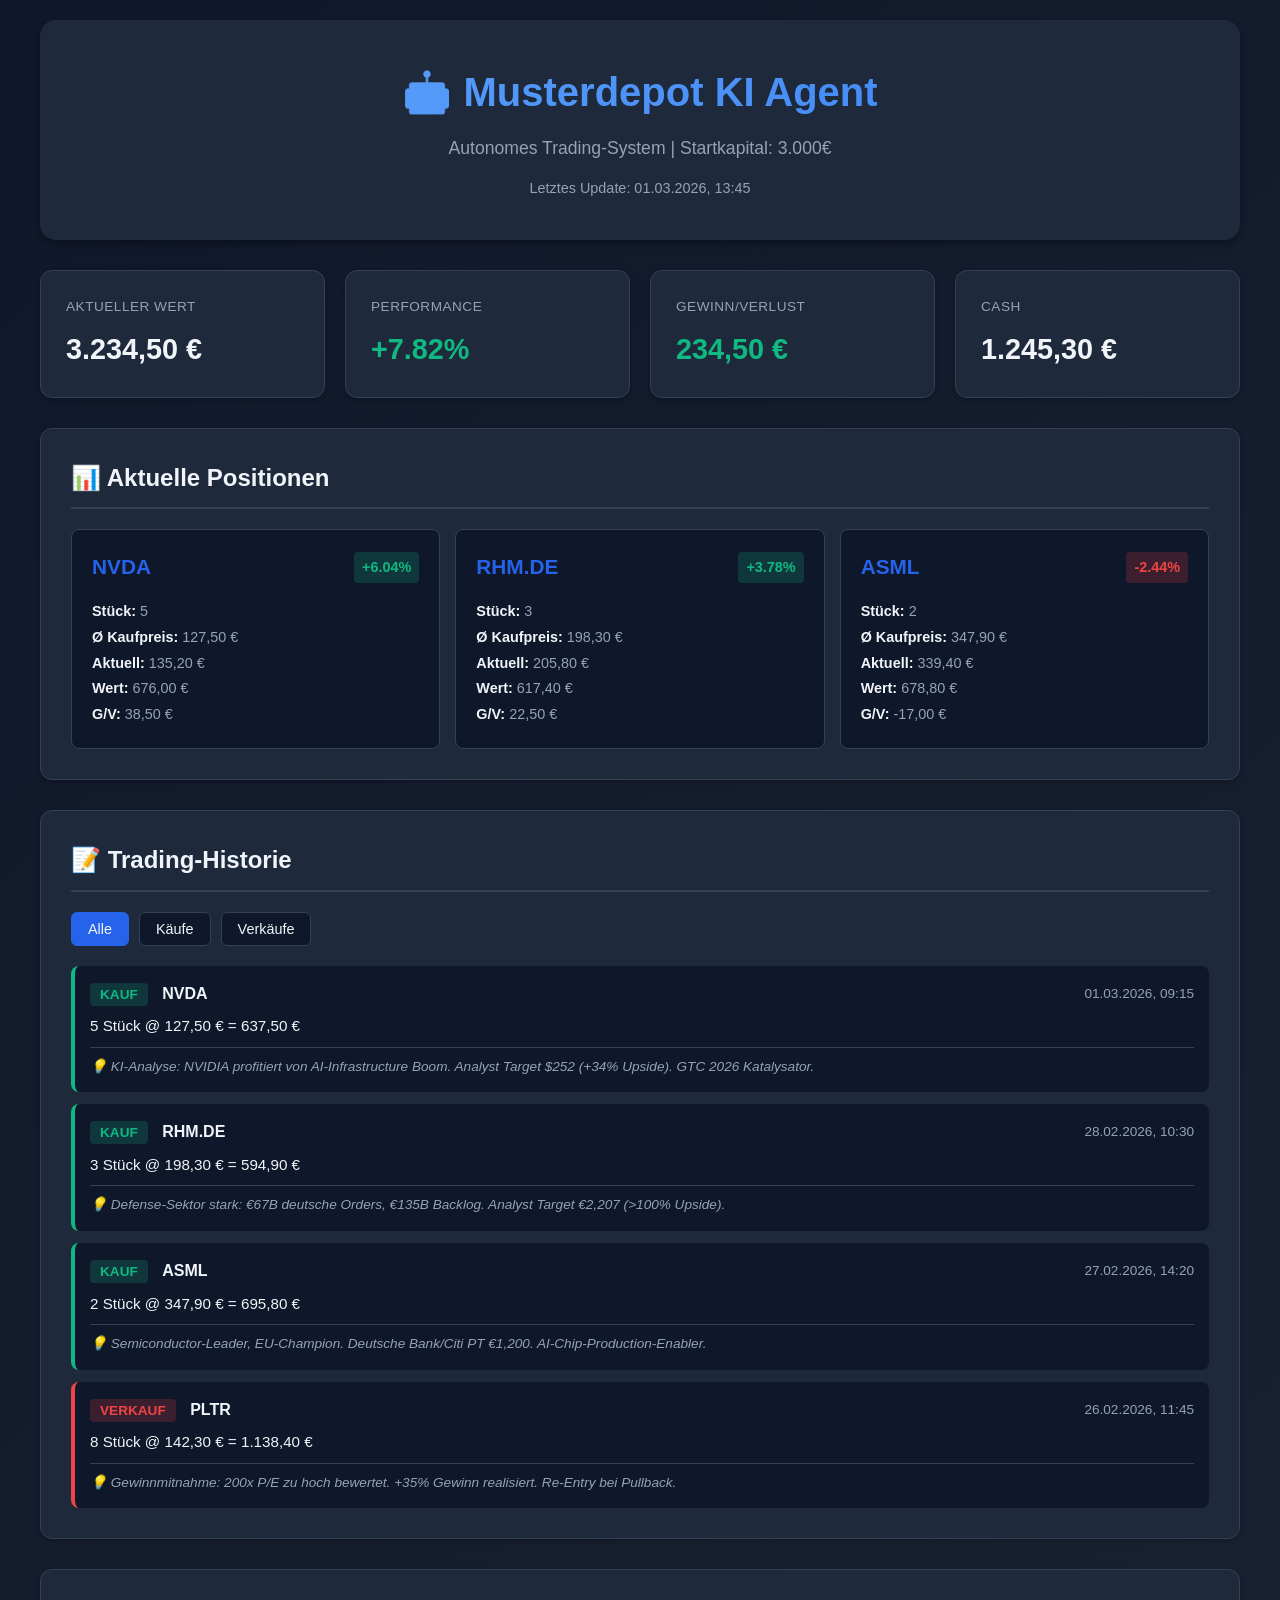
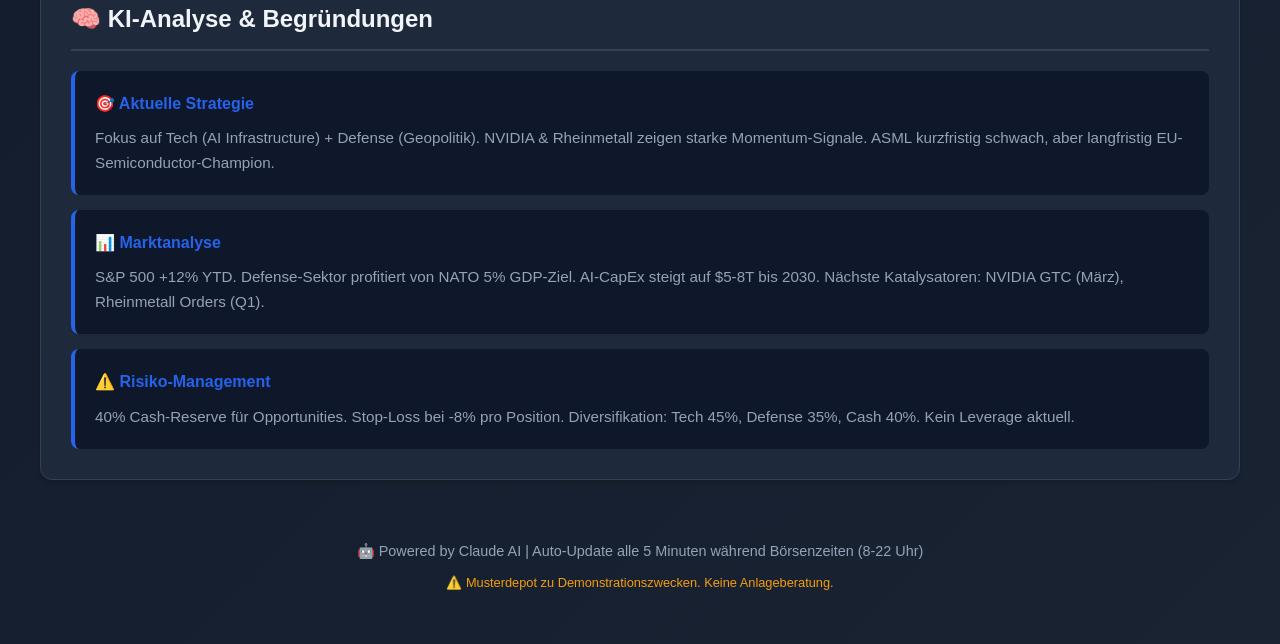
==== index.html @ 624ce180 "Initial commit: Musterdepot KI Agent Dashboard - HTML/CSS/JS Dashboard mit Performance-Overview - Po" ====
<!DOCTYPE html>
<html lang="de">
<head>
    <meta charset="UTF-8">
    <meta name="viewport" content="width=device-width, initial-scale=1.0">
    <title>Musterdepot KI Agent | Andreas Hergett</title>
    <link rel="stylesheet" href="css/style.css">
    <link rel="icon" type="image/svg+xml" href="data:image/svg+xml,<svg xmlns='http://www.w3.org/2000/svg' viewBox='0 0 100 100'><text y='.9em' font-size='90'>📈</text></svg>">
</head>
<body>
    <div class="container">
        <header>
            <h1>🤖 Musterdepot KI Agent</h1>
            <p class="subtitle">Autonomes Trading-System | Startkapital: 3.000€</p>
            <div class="last-update" id="lastUpdate">Lädt Daten...</div>
        </header>

        <div class="performance-overview">
            <div class="stat-card">
                <div class="stat-label">Aktueller Wert</div>
                <div class="stat-value" id="totalValue">—</div>
            </div>
            <div class="stat-card">
                <div class="stat-label">Performance</div>
                <div class="stat-value" id="performance">—</div>
            </div>
            <div class="stat-card">
                <div class="stat-label">Gewinn/Verlust</div>
                <div class="stat-value" id="profitLoss">—</div>
            </div>
            <div class="stat-card">
                <div class="stat-label">Cash</div>
                <div class="stat-value" id="cashValue">—</div>
            </div>
        </div>

        <section class="portfolio-section">
            <h2>📊 Aktuelle Positionen</h2>
            <div class="positions-grid" id="positionsGrid">
                <div class="loading">Lade Portfolio-Daten...</div>
            </div>
        </section>

        <section class="trades-section">
            <h2>📝 Trading-Historie</h2>
            <div class="filters">
                <button class="filter-btn active" data-filter="all">Alle</button>
                <button class="filter-btn" data-filter="buy">Käufe</button>
                <button class="filter-btn" data-filter="sell">Verkäufe</button>
            </div>
            <div class="trades-list" id="tradesList">
                <div class="loading">Lade Trading-Historie...</div>
            </div>
        </section>

        <section class="ai-insights">
            <h2>🧠 KI-Analyse & Begründungen</h2>
            <div class="insights-grid" id="insightsGrid">
                <div class="loading">Lade KI-Insights...</div>
            </div>
        </section>

        <footer>
            <p>🤖 Powered by Claude AI | Auto-Update alle 5 Minuten während Börsenzeiten (8-22 Uhr)</p>
            <p class="disclaimer">⚠️ Musterdepot zu Demonstrationszwecken. Keine Anlageberatung.</p>
        </footer>
    </div>

    <script src="js/script.js"></script>
</body>
</html>
---- css/style.css ----
/* Reset & Base */
* {
    margin: 0;
    padding: 0;
    box-sizing: border-box;
}

:root {
    --primary: #2563eb;
    --success: #10b981;
    --danger: #ef4444;
    --warning: #f59e0b;
    --bg-dark: #0f172a;
    --bg-card: #1e293b;
    --text-primary: #f1f5f9;
    --text-secondary: #94a3b8;
    --border: #334155;
}

body {
    font-family: -apple-system, BlinkMacSystemFont, 'Segoe UI', Roboto, sans-serif;
    background: linear-gradient(135deg, var(--bg-dark) 0%, #1a2332 100%);
    color: var(--text-primary);
    line-height: 1.6;
    min-height: 100vh;
    padding: 20px;
}

.container {
    max-width: 1200px;
    margin: 0 auto;
}

/* Header */
header {
    text-align: center;
    padding: 40px 20px;
    background: var(--bg-card);
    border-radius: 16px;
    margin-bottom: 30px;
    box-shadow: 0 4px 6px rgba(0, 0, 0, 0.3);
}

h1 {
    font-size: 2.5rem;
    font-weight: 700;
    margin-bottom: 10px;
    background: linear-gradient(135deg, #60a5fa 0%, #3b82f6 100%);
    -webkit-background-clip: text;
    -webkit-text-fill-color: transparent;
    background-clip: text;
}

.subtitle {
    font-size: 1.1rem;
    color: var(--text-secondary);
    margin-bottom: 15px;
}

.last-update {
    font-size: 0.9rem;
    color: var(--text-secondary);
    margin-top: 10px;
}

/* Performance Overview */
.performance-overview {
    display: grid;
    grid-template-columns: repeat(auto-fit, minmax(250px, 1fr));
    gap: 20px;
    margin-bottom: 30px;
}

.stat-card {
    background: var(--bg-card);
    padding: 25px;
    border-radius: 12px;
    border: 1px solid var(--border);
    box-shadow: 0 2px 4px rgba(0, 0, 0, 0.2);
    transition: transform 0.2s, box-shadow 0.2s;
}

.stat-card:hover {
    transform: translateY(-2px);
    box-shadow: 0 4px 8px rgba(0, 0, 0, 0.3);
}

.stat-label {
    font-size: 0.85rem;
    color: var(--text-secondary);
    text-transform: uppercase;
    letter-spacing: 0.5px;
    margin-bottom: 8px;
}

.stat-value {
    font-size: 1.8rem;
    font-weight: 700;
}

.stat-value.positive {
    color: var(--success);
}

.stat-value.negative {
    color: var(--danger);
}

/* Sections */
section {
    background: var(--bg-card);
    padding: 30px;
    border-radius: 12px;
    margin-bottom: 30px;
    border: 1px solid var(--border);
    box-shadow: 0 2px 4px rgba(0, 0, 0, 0.2);
}

h2 {
    font-size: 1.5rem;
    margin-bottom: 20px;
    padding-bottom: 10px;
    border-bottom: 2px solid var(--border);
}

/* Positions Grid */
.positions-grid {
    display: grid;
    grid-template-columns: repeat(auto-fill, minmax(280px, 1fr));
    gap: 15px;
}

.position-card {
    background: var(--bg-dark);
    padding: 20px;
    border-radius: 8px;
    border: 1px solid var(--border);
    transition: transform 0.2s, border-color 0.2s;
}

.position-card:hover {
    transform: translateY(-2px);
    border-color: var(--primary);
}

.position-header {
    display: flex;
    justify-content: space-between;
    align-items: center;
    margin-bottom: 15px;
}

.ticker {
    font-size: 1.3rem;
    font-weight: 700;
    color: var(--primary);
}

.position-change {
    font-size: 0.9rem;
    font-weight: 600;
    padding: 4px 8px;
    border-radius: 4px;
}

.position-change.positive {
    background: rgba(16, 185, 129, 0.2);
    color: var(--success);
}

.position-change.negative {
    background: rgba(239, 68, 68, 0.2);
    color: var(--danger);
}

.position-details {
    font-size: 0.9rem;
    color: var(--text-secondary);
    line-height: 1.8;
}

.position-details strong {
    color: var(--text-primary);
}

/* Trades List */
.filters {
    display: flex;
    gap: 10px;
    margin-bottom: 20px;
    flex-wrap: wrap;
}

.filter-btn {
    padding: 8px 16px;
    border: 1px solid var(--border);
    background: var(--bg-dark);
    color: var(--text-primary);
    border-radius: 6px;
    cursor: pointer;
    font-size: 0.9rem;
    transition: all 0.2s;
}

.filter-btn:hover {
    border-color: var(--primary);
    background: rgba(37, 99, 235, 0.1);
}

.filter-btn.active {
    background: var(--primary);
    border-color: var(--primary);
}

.trades-list {
    display: flex;
    flex-direction: column;
    gap: 12px;
}

.trade-item {
    background: var(--bg-dark);
    padding: 15px;
    border-radius: 8px;
    border-left: 4px solid var(--border);
    transition: border-color 0.2s;
}

.trade-item.buy {
    border-left-color: var(--success);
}

.trade-item.sell {
    border-left-color: var(--danger);
}

.trade-item:hover {
    background: rgba(30, 41, 59, 0.8);
}

.trade-header {
    display: flex;
    justify-content: space-between;
    align-items: center;
    margin-bottom: 8px;
}

.trade-type {
    font-weight: 700;
    font-size: 0.85rem;
    text-transform: uppercase;
    padding: 4px 10px;
    border-radius: 4px;
}

.trade-type.buy {
    background: rgba(16, 185, 129, 0.2);
    color: var(--success);
}

.trade-type.sell {
    background: rgba(239, 68, 68, 0.2);
    color: var(--danger);
}

.trade-date {
    font-size: 0.85rem;
    color: var(--text-secondary);
}

.trade-info {
    font-size: 0.95rem;
    color: var(--text-primary);
    margin-bottom: 8px;
}

.trade-reason {
    font-size: 0.85rem;
    color: var(--text-secondary);
    font-style: italic;
    margin-top: 8px;
    padding-top: 8px;
    border-top: 1px solid var(--border);
}

/* AI Insights */
.insights-grid {
    display: grid;
    gap: 15px;
}

.insight-card {
    background: var(--bg-dark);
    padding: 20px;
    border-radius: 8px;
    border-left: 4px solid var(--primary);
}

.insight-title {
    font-weight: 700;
    margin-bottom: 10px;
    color: var(--primary);
}

.insight-content {
    font-size: 0.95rem;
    line-height: 1.6;
    color: var(--text-secondary);
}

/* Loading */
.loading {
    text-align: center;
    padding: 40px;
    color: var(--text-secondary);
    font-style: italic;
}

/* Footer */
footer {
    text-align: center;
    padding: 30px 20px;
    color: var(--text-secondary);
    font-size: 0.9rem;
}

.disclaimer {
    margin-top: 10px;
    font-size: 0.8rem;
    color: var(--warning);
}

/* Responsive */
@media (max-width: 768px) {
    h1 {
        font-size: 2rem;
    }

    .performance-overview {
        grid-template-columns: repeat(2, 1fr);
    }

    .positions-grid {
        grid-template-columns: 1fr;
    }

    section {
        padding: 20px;
    }

    .trade-header {
        flex-direction: column;
        align-items: flex-start;
        gap: 8px;
    }
}

@media (max-width: 480px) {
    body {
        padding: 10px;
    }

    header {
        padding: 30px 15px;
    }

    .performance-overview {
        grid-template-columns: 1fr;
    }

    .stat-value {
        font-size: 1.5rem;
    }
}
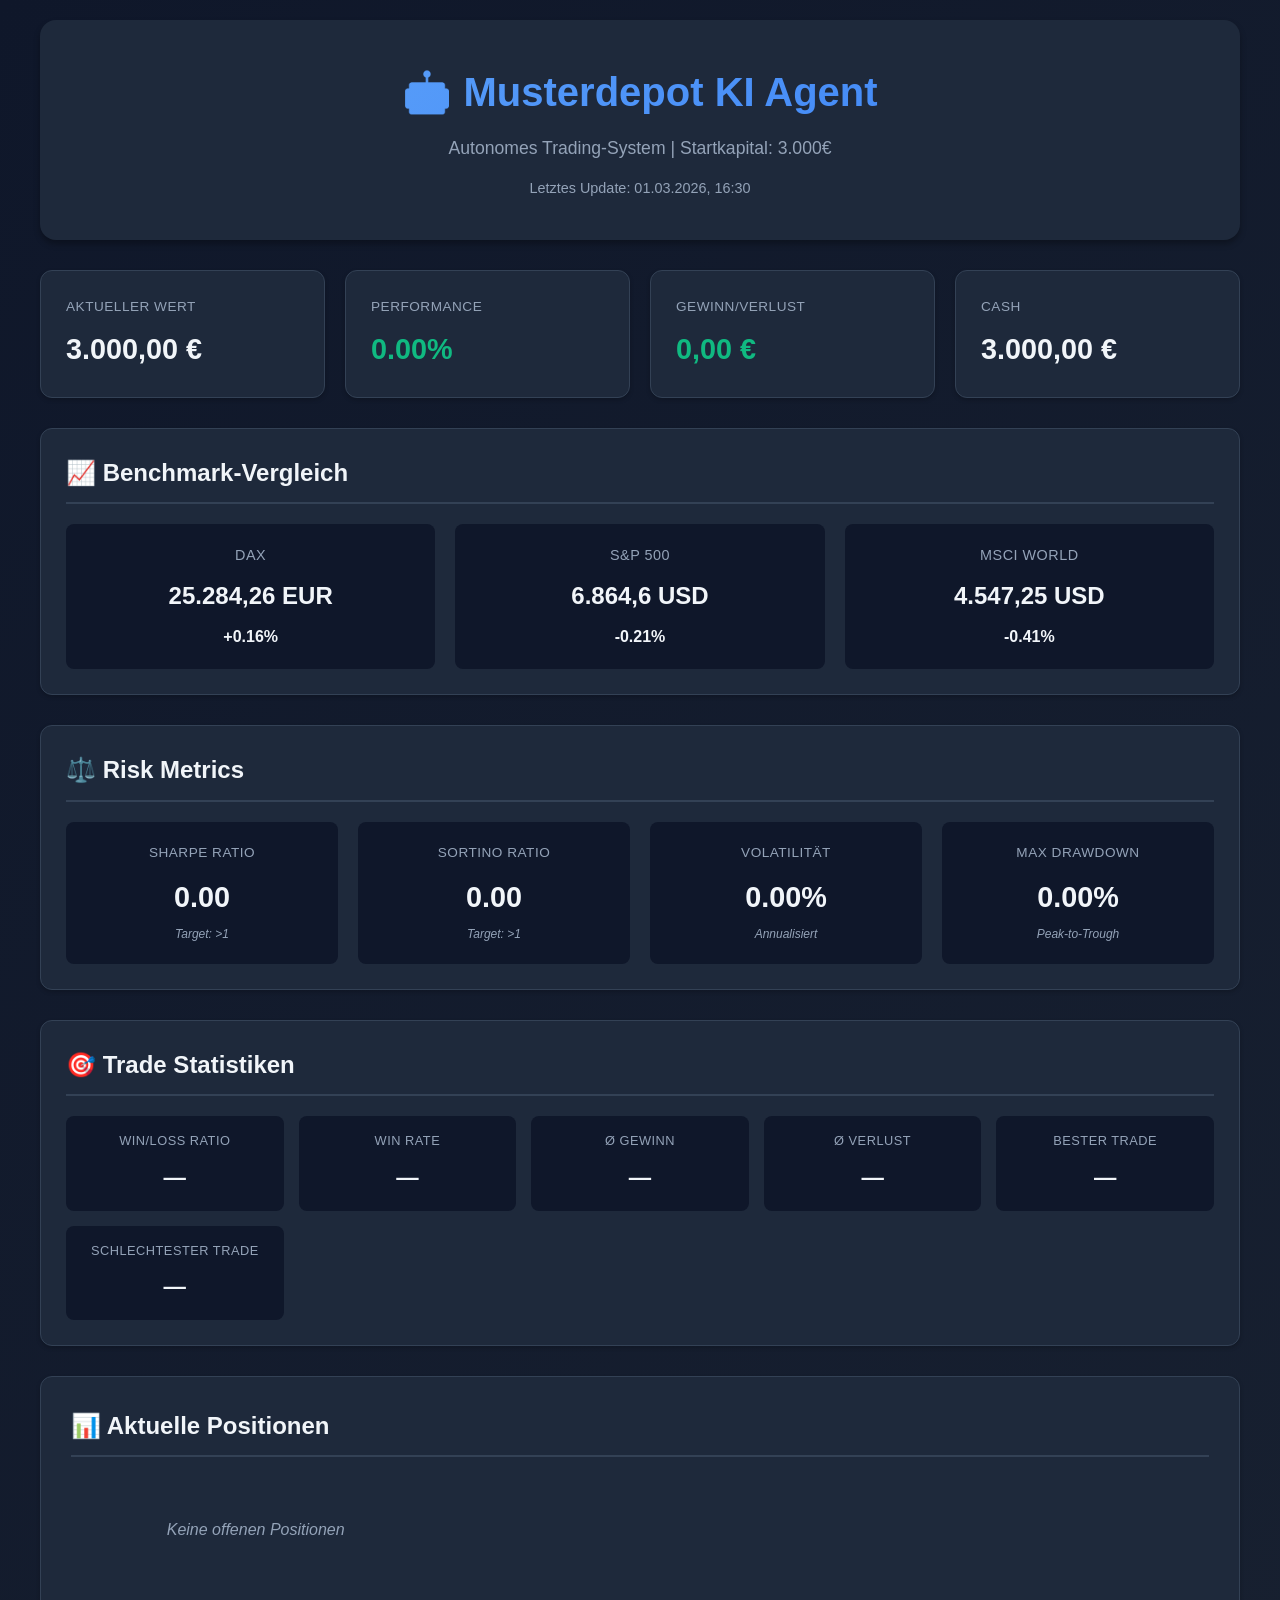
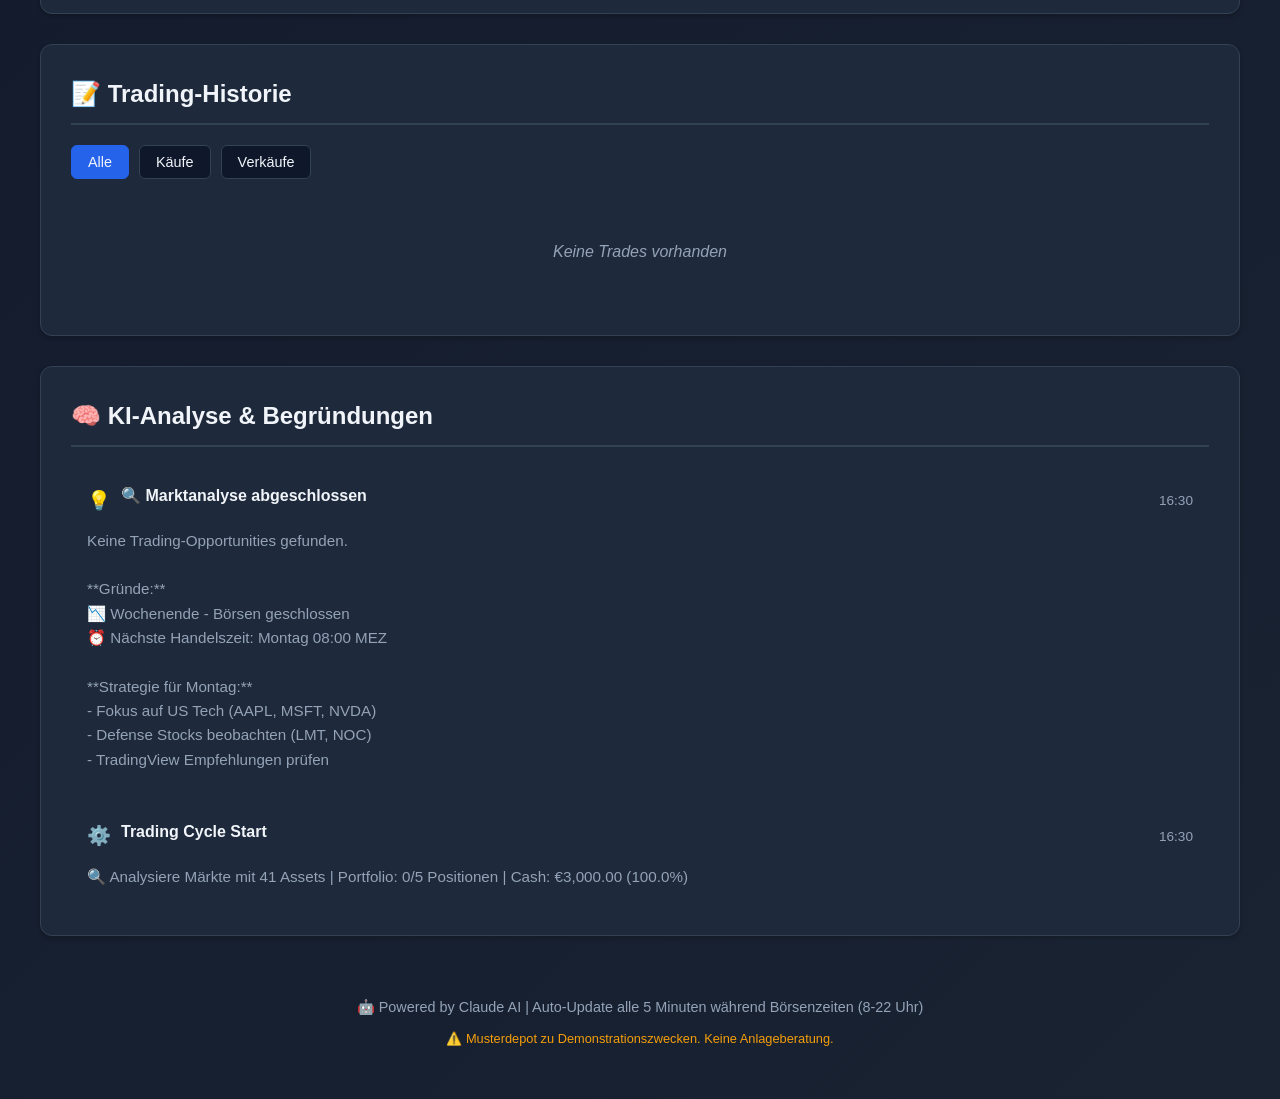
==== commit caf012ca: "Add Performance Analytics Dashboard - Benchmark comparison (DAX, S&P 500, MSCI World) - Risk metrics" ====
--- a/index.html
+++ b/index.html
@@ -34,6 +34,83 @@
             </div>
         </div>
 
+        <section class="benchmarks-section">
+            <h2>📈 Benchmark-Vergleich</h2>
+            <div class="benchmarks-grid">
+                <div class="benchmark-card">
+                    <div class="benchmark-name">DAX</div>
+                    <div class="benchmark-price" id="daxPrice">—</div>
+                    <div class="benchmark-change" id="daxChange">—</div>
+                </div>
+                <div class="benchmark-card">
+                    <div class="benchmark-name">S&P 500</div>
+                    <div class="benchmark-price" id="sp500Price">—</div>
+                    <div class="benchmark-change" id="sp500Change">—</div>
+                </div>
+                <div class="benchmark-card">
+                    <div class="benchmark-name">MSCI World</div>
+                    <div class="benchmark-price" id="msciPrice">—</div>
+                    <div class="benchmark-change" id="msciChange">—</div>
+                </div>
+            </div>
+        </section>
+
+        <section class="risk-metrics-section">
+            <h2>⚖️ Risk Metrics</h2>
+            <div class="risk-metrics-grid">
+                <div class="metric-card">
+                    <div class="metric-label">Sharpe Ratio</div>
+                    <div class="metric-value" id="sharpeRatio">—</div>
+                    <div class="metric-hint">Target: &gt;1</div>
+                </div>
+                <div class="metric-card">
+                    <div class="metric-label">Sortino Ratio</div>
+                    <div class="metric-value" id="sortinoRatio">—</div>
+                    <div class="metric-hint">Target: &gt;1</div>
+                </div>
+                <div class="metric-card">
+                    <div class="metric-label">Volatilität</div>
+                    <div class="metric-value" id="volatility">—</div>
+                    <div class="metric-hint">Annualisiert</div>
+                </div>
+                <div class="metric-card">
+                    <div class="metric-label">Max Drawdown</div>
+                    <div class="metric-value" id="maxDrawdown">—</div>
+                    <div class="metric-hint">Peak-to-Trough</div>
+                </div>
+            </div>
+        </section>
+
+        <section class="trade-stats-section">
+            <h2>🎯 Trade Statistiken</h2>
+            <div class="trade-stats-grid">
+                <div class="stat-item">
+                    <div class="stat-item-label">Win/Loss Ratio</div>
+                    <div class="stat-item-value" id="winLossRatio">—</div>
+                </div>
+                <div class="stat-item">
+                    <div class="stat-item-label">Win Rate</div>
+                    <div class="stat-item-value" id="winRate">—</div>
+                </div>
+                <div class="stat-item">
+                    <div class="stat-item-label">Ø Gewinn</div>
+                    <div class="stat-item-value" id="avgWin">—</div>
+                </div>
+                <div class="stat-item">
+                    <div class="stat-item-label">Ø Verlust</div>
+                    <div class="stat-item-value" id="avgLoss">—</div>
+                </div>
+                <div class="stat-item">
+                    <div class="stat-item-label">Bester Trade</div>
+                    <div class="stat-item-value" id="bestTrade">—</div>
+                </div>
+                <div class="stat-item">
+                    <div class="stat-item-label">Schlechtester Trade</div>
+                    <div class="stat-item-value" id="worstTrade">—</div>
+                </div>
+            </div>
+        </section>
+
         <section class="portfolio-section">
             <h2>📊 Aktuelle Positionen</h2>
             <div class="positions-grid" id="positionsGrid">
--- a/css/style.css
+++ b/css/style.css
@@ -372,3 +372,216 @@
         font-size: 1.5rem;
     }
 }
+
+/* AI Insights Enhanced Styling */
+.insight-card {
+    padding: 16px;
+    background: var(--bg-card);
+    border-radius: 8px;
+    border-left: 4px solid var(--accent);
+    transition: transform 0.2s, box-shadow 0.2s;
+}
+
+.insight-card:hover {
+    transform: translateY(-2px);
+    box-shadow: 0 4px 12px rgba(0, 0, 0, 0.3);
+}
+
+.insight-card.insight-trade {
+    border-left-color: #4caf50;
+}
+
+.insight-card.insight-system {
+    border-left-color: #2196f3;
+}
+
+.insight-header {
+    display: flex;
+    align-items: center;
+    gap: 10px;
+    margin-bottom: 10px;
+    flex-wrap: wrap;
+}
+
+.insight-icon {
+    font-size: 1.2em;
+}
+
+.insight-title {
+    font-weight: 600;
+    color: var(--text-primary);
+    flex: 1;
+}
+
+.insight-time {
+    font-size: 0.85em;
+    color: var(--text-secondary);
+}
+
+.insight-content {
+    color: var(--text-secondary);
+    line-height: 1.6;
+    white-space: pre-wrap;
+}
+
+/* Benchmarks Section */
+.benchmarks-section {
+    background: var(--bg-card);
+    padding: 25px;
+    border-radius: 12px;
+    border: 1px solid var(--border);
+    margin-bottom: 30px;
+}
+
+.benchmarks-grid {
+    display: grid;
+    grid-template-columns: repeat(auto-fit, minmax(200px, 1fr));
+    gap: 20px;
+    margin-top: 20px;
+}
+
+.benchmark-card {
+    background: var(--bg-dark);
+    padding: 20px;
+    border-radius: 8px;
+    text-align: center;
+    transition: transform 0.2s, box-shadow 0.2s;
+}
+
+.benchmark-card:hover {
+    transform: translateY(-2px);
+    box-shadow: 0 4px 8px rgba(0, 0, 0, 0.3);
+}
+
+.benchmark-name {
+    font-size: 0.9rem;
+    color: var(--text-secondary);
+    text-transform: uppercase;
+    letter-spacing: 0.5px;
+    margin-bottom: 10px;
+}
+
+.benchmark-price {
+    font-size: 1.5rem;
+    font-weight: 700;
+    color: var(--text-primary);
+    margin-bottom: 8px;
+}
+
+.benchmark-change {
+    font-size: 1rem;
+    font-weight: 600;
+}
+
+/* Risk Metrics Section */
+.risk-metrics-section {
+    background: var(--bg-card);
+    padding: 25px;
+    border-radius: 12px;
+    border: 1px solid var(--border);
+    margin-bottom: 30px;
+}
+
+.risk-metrics-grid {
+    display: grid;
+    grid-template-columns: repeat(auto-fit, minmax(200px, 1fr));
+    gap: 20px;
+    margin-top: 20px;
+}
+
+.metric-card {
+    background: var(--bg-dark);
+    padding: 20px;
+    border-radius: 8px;
+    text-align: center;
+    transition: transform 0.2s, box-shadow 0.2s;
+}
+
+.metric-card:hover {
+    transform: translateY(-2px);
+    box-shadow: 0 4px 8px rgba(0, 0, 0, 0.3);
+}
+
+.metric-label {
+    font-size: 0.85rem;
+    color: var(--text-secondary);
+    text-transform: uppercase;
+    letter-spacing: 0.5px;
+    margin-bottom: 10px;
+}
+
+.metric-value {
+    font-size: 1.8rem;
+    font-weight: 700;
+    margin-bottom: 5px;
+}
+
+.metric-value.neutral {
+    color: var(--warning);
+}
+
+.metric-hint {
+    font-size: 0.75rem;
+    color: var(--text-secondary);
+    font-style: italic;
+}
+
+/* Trade Statistics Section */
+.trade-stats-section {
+    background: var(--bg-card);
+    padding: 25px;
+    border-radius: 12px;
+    border: 1px solid var(--border);
+    margin-bottom: 30px;
+}
+
+.trade-stats-grid {
+    display: grid;
+    grid-template-columns: repeat(auto-fit, minmax(180px, 1fr));
+    gap: 15px;
+    margin-top: 20px;
+}
+
+.stat-item {
+    background: var(--bg-dark);
+    padding: 15px;
+    border-radius: 8px;
+    text-align: center;
+}
+
+.stat-item-label {
+    font-size: 0.8rem;
+    color: var(--text-secondary);
+    text-transform: uppercase;
+    letter-spacing: 0.5px;
+    margin-bottom: 8px;
+}
+
+.stat-item-value {
+    font-size: 1.4rem;
+    font-weight: 700;
+    color: var(--text-primary);
+}
+
+/* Responsive adjustments for new sections */
+@media (max-width: 768px) {
+    .benchmarks-grid,
+    .risk-metrics-grid,
+    .trade-stats-grid {
+        grid-template-columns: repeat(2, 1fr);
+    }
+}
+
+@media (max-width: 480px) {
+    .benchmarks-grid,
+    .risk-metrics-grid,
+    .trade-stats-grid {
+        grid-template-columns: 1fr;
+    }
+
+    .metric-value,
+    .stat-item-value {
+        font-size: 1.3rem;
+    }
+}
+
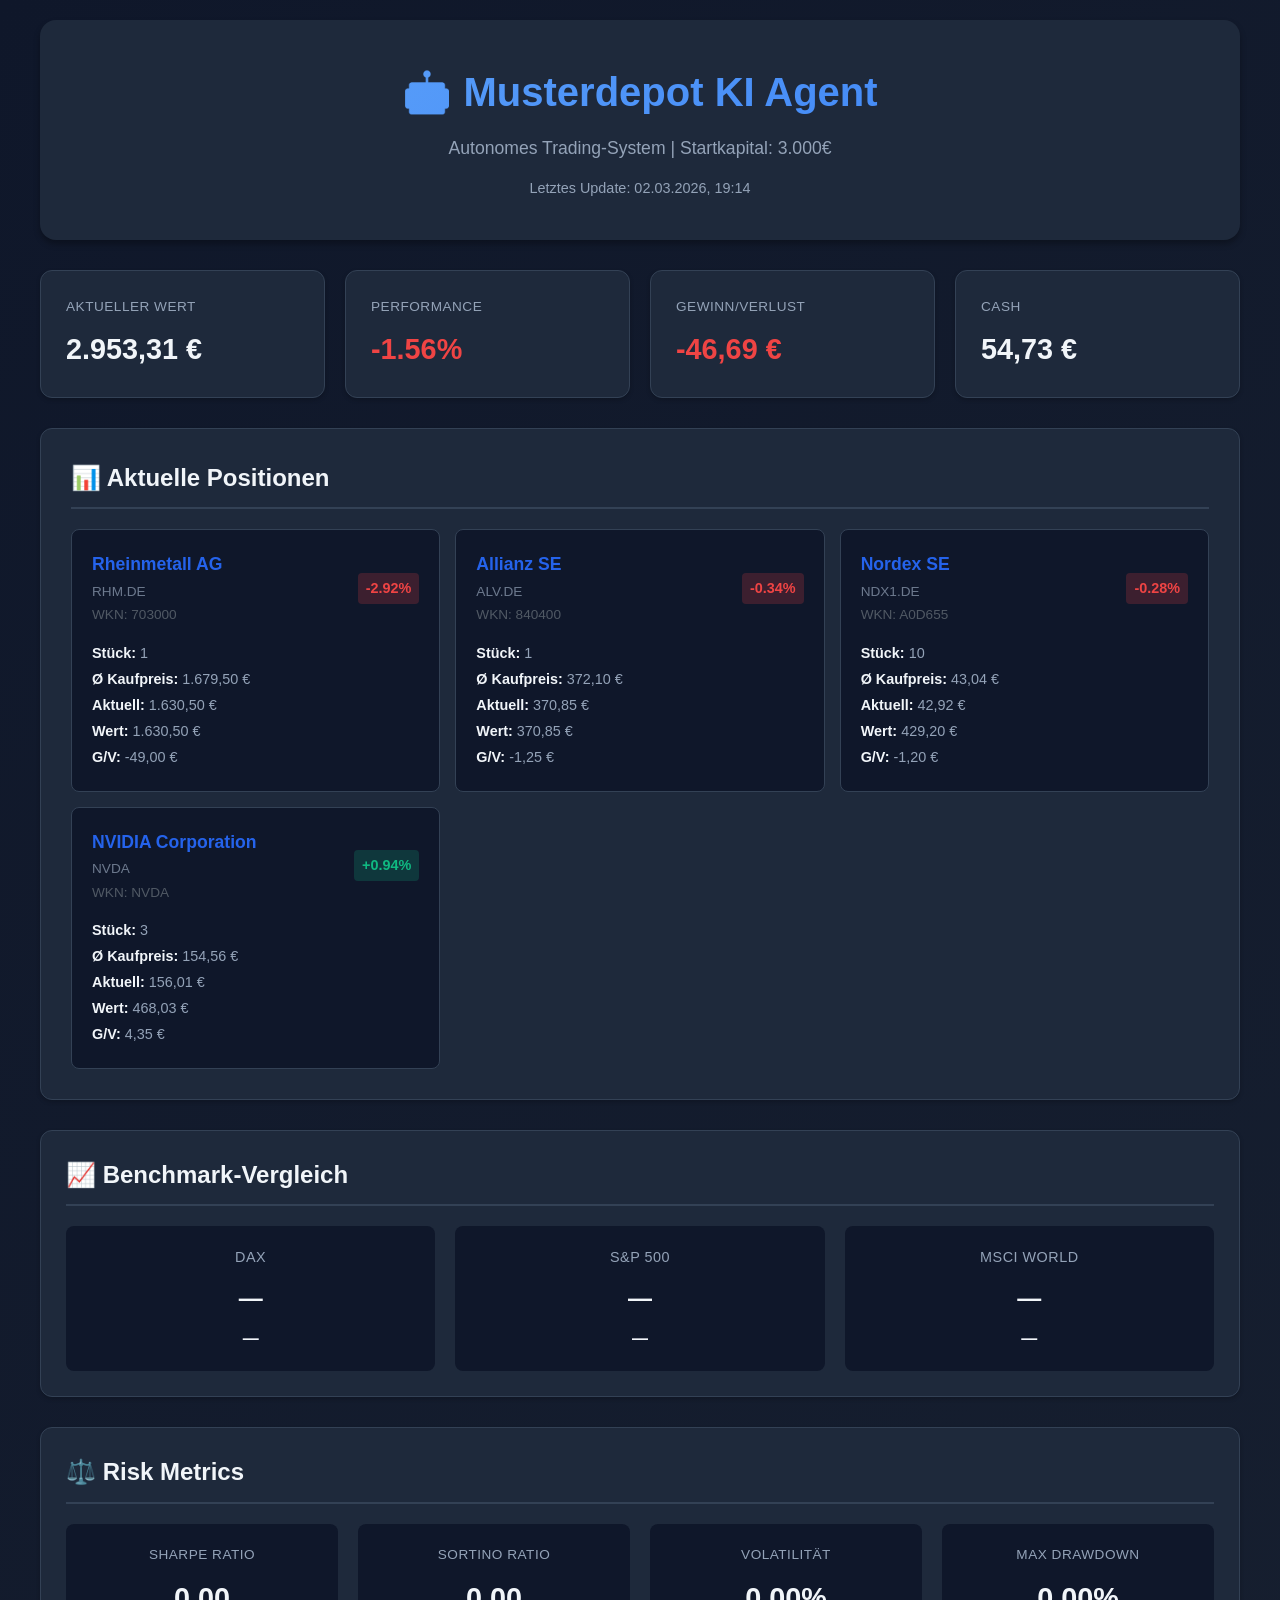
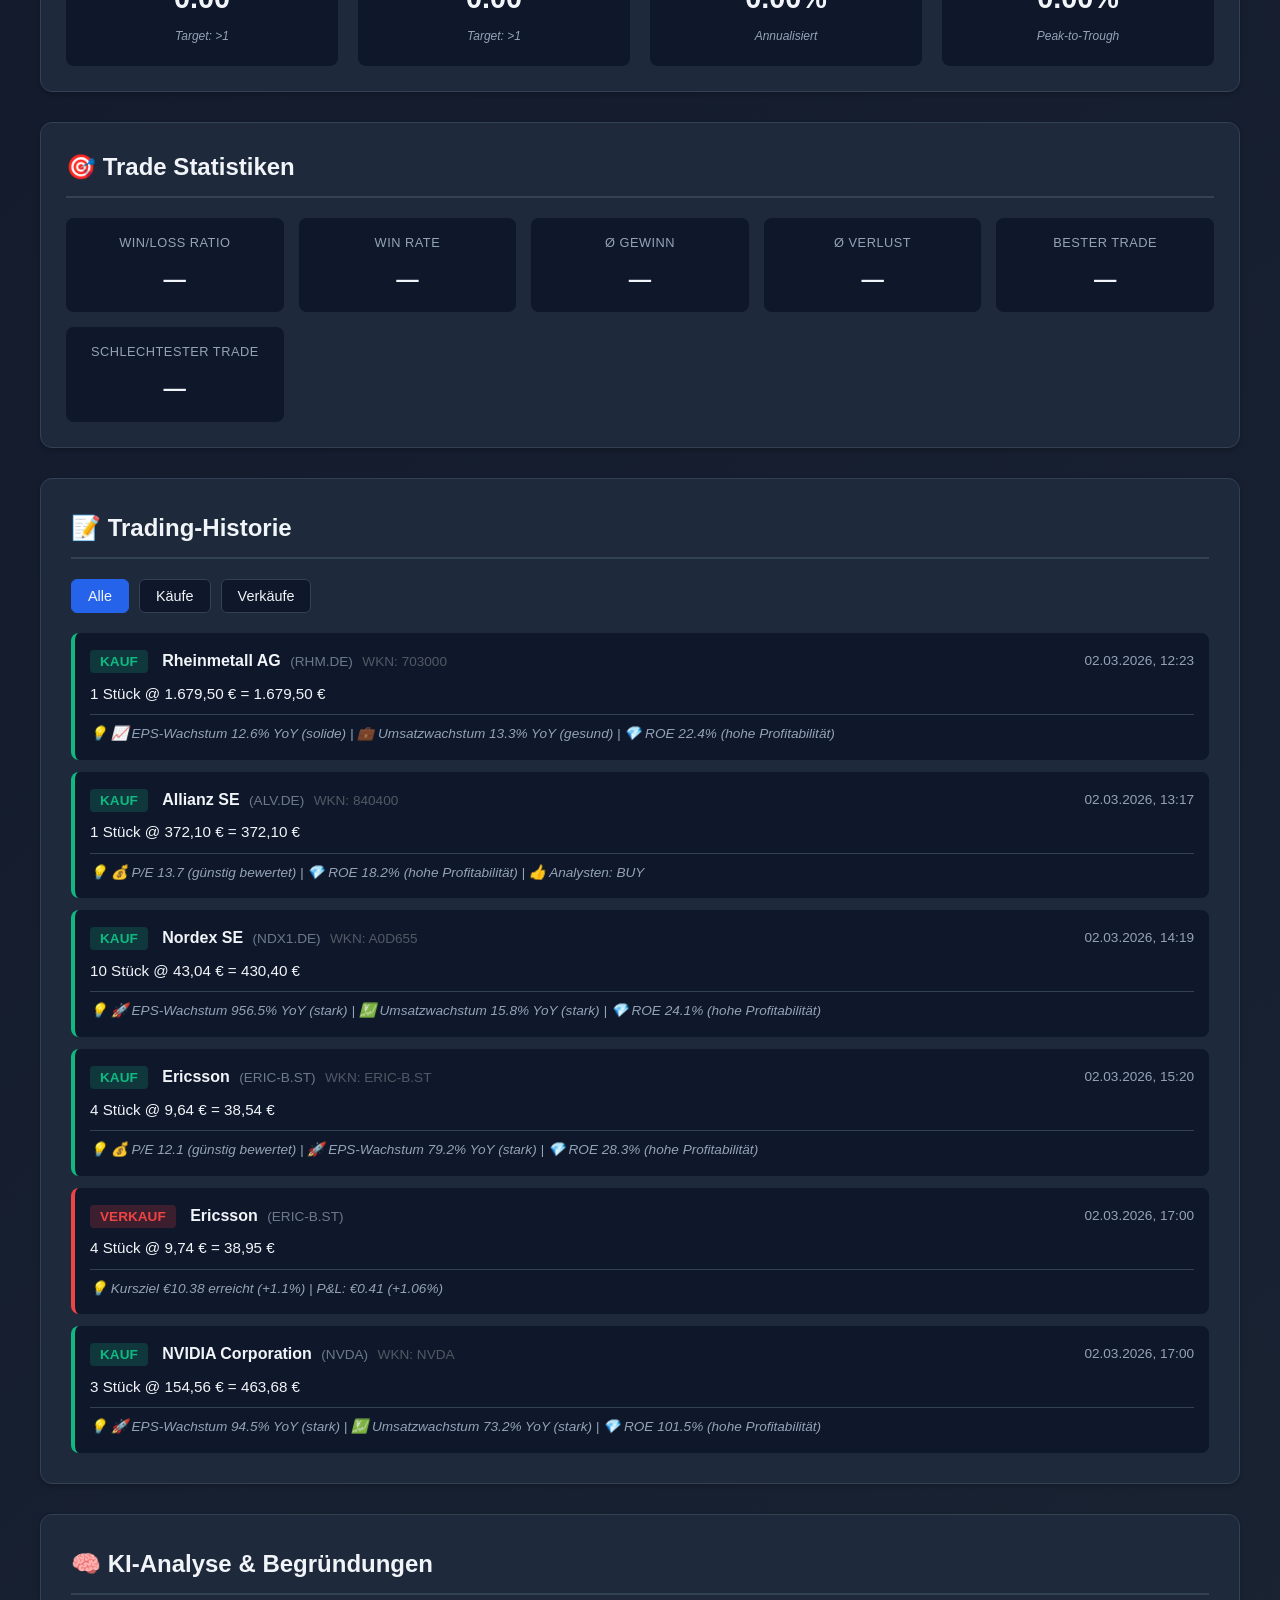
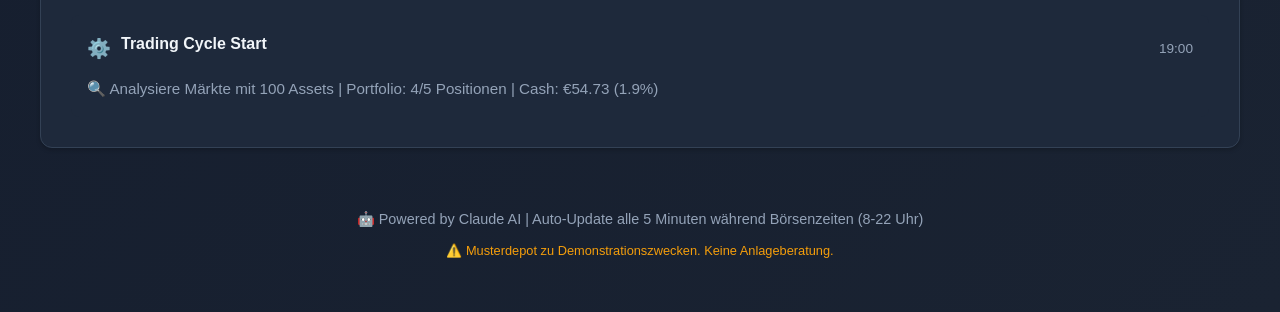
==== commit a4a82d96: "UI: Move Aktuelle Positionen directly below Cash" ====
--- a/index.html
+++ b/index.html
@@ -33,6 +33,13 @@
                 <div class="stat-value" id="cashValue">—</div>
             </div>
         </div>
+
+        <section class="portfolio-section">
+            <h2>📊 Aktuelle Positionen</h2>
+            <div class="positions-grid" id="positionsGrid">
+                <div class="loading">Lade Portfolio-Daten...</div>
+            </div>
+        </section>
 
         <section class="benchmarks-section">
             <h2>📈 Benchmark-Vergleich</h2>
@@ -111,13 +118,6 @@
             </div>
         </section>
 
-        <section class="portfolio-section">
-            <h2>📊 Aktuelle Positionen</h2>
-            <div class="positions-grid" id="positionsGrid">
-                <div class="loading">Lade Portfolio-Daten...</div>
-            </div>
-        </section>
-
         <section class="trades-section">
             <h2>📝 Trading-Historie</h2>
             <div class="filters">
--- a/css/style.css
+++ b/css/style.css
@@ -585,3 +585,22 @@
     }
 }
 
+/* Stock Name Styling */
+.ticker-symbol {
+    font-size: 0.85rem;
+    color: var(--text-secondary);
+    opacity: 0.7;
+    font-weight: normal;
+}
+
+.position-header .ticker {
+    font-size: 1.1rem;
+    font-weight: bold;
+}
+
+.position-header > div {
+    display: flex;
+    flex-direction: column;
+    gap: 2px;
+}
+
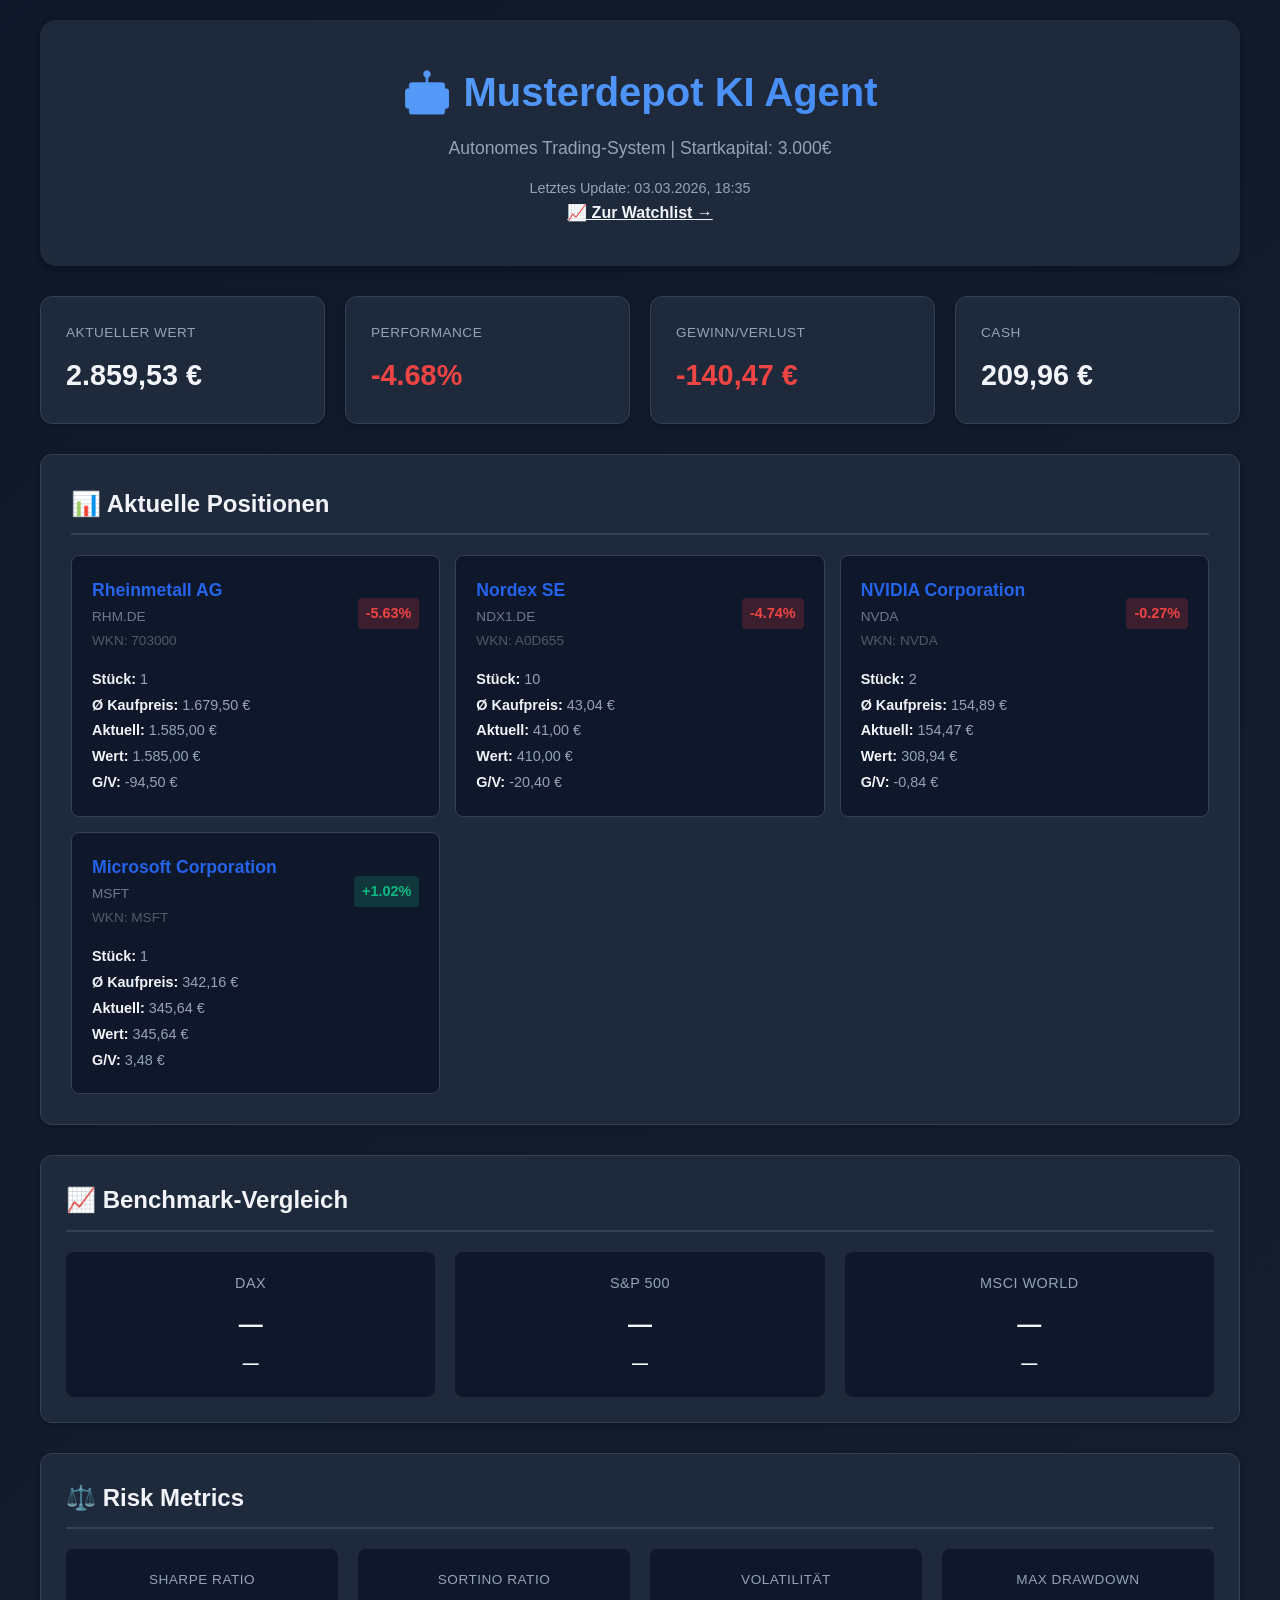
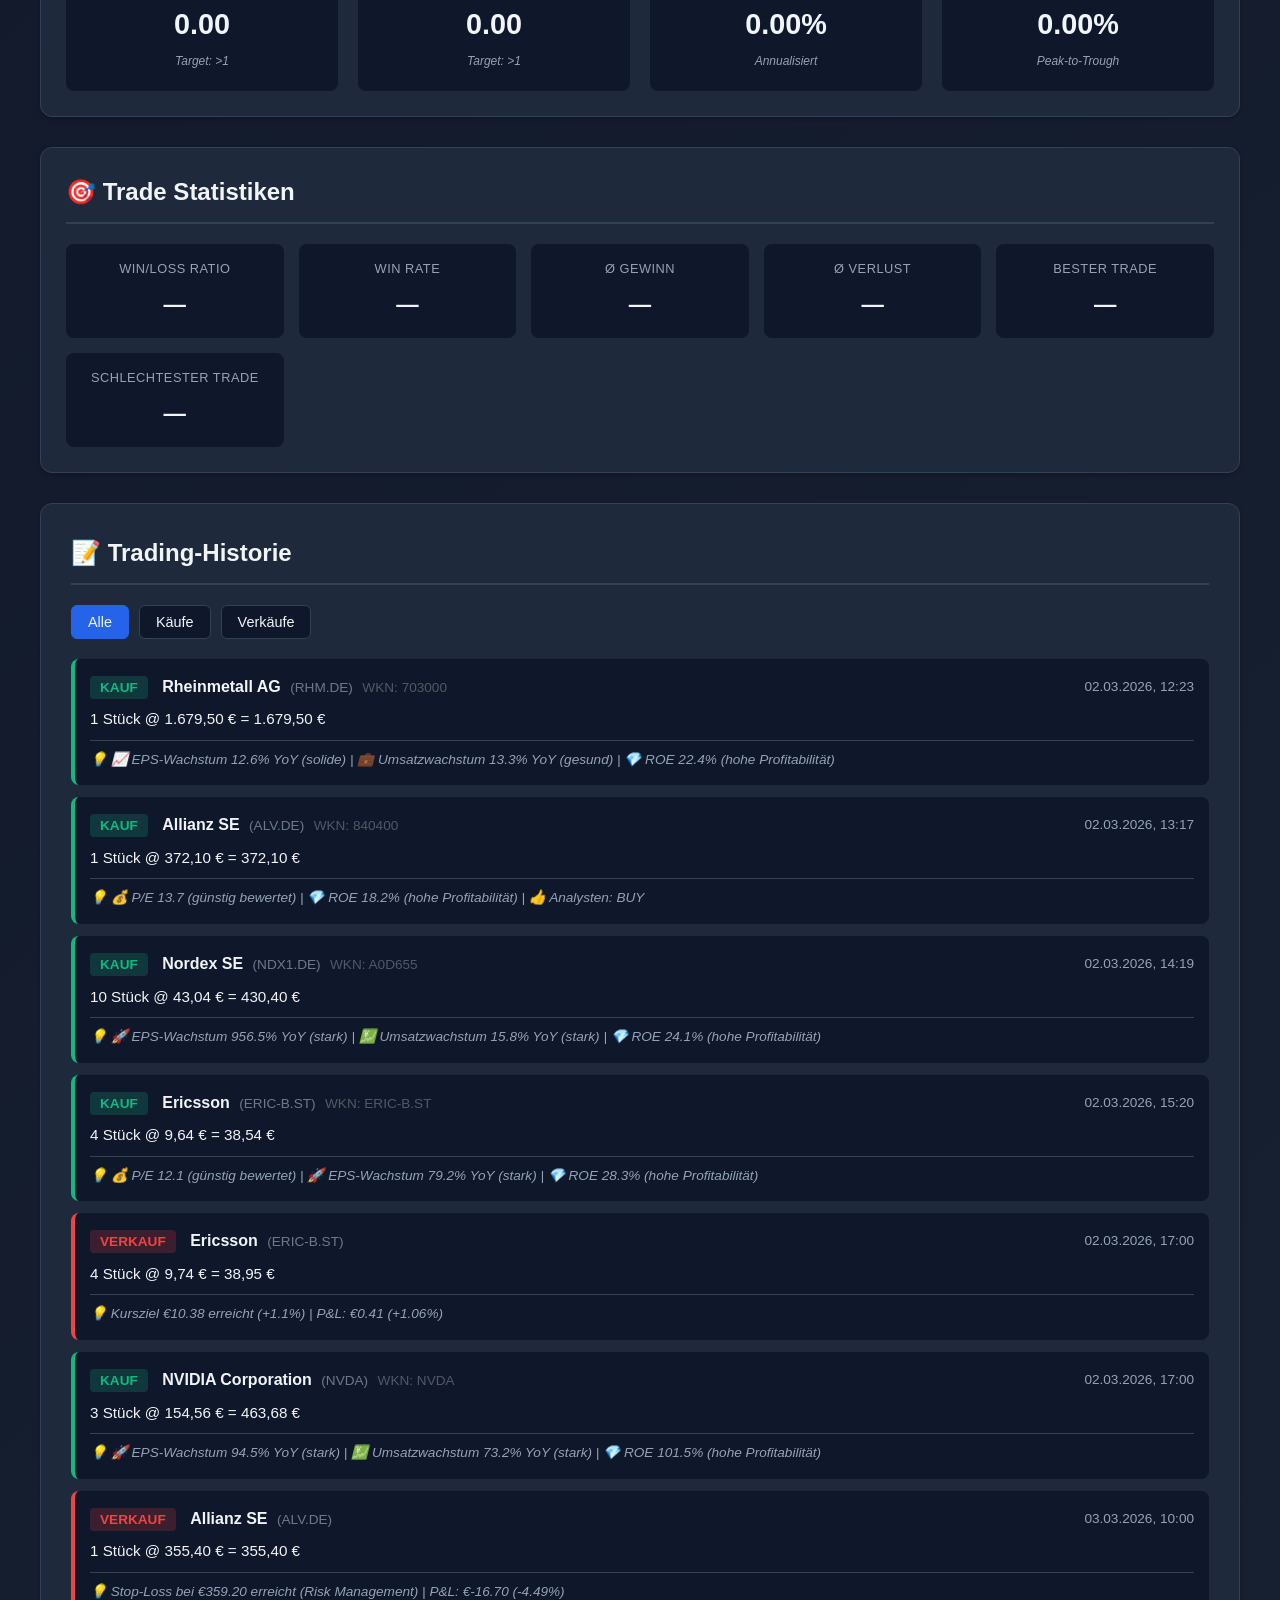
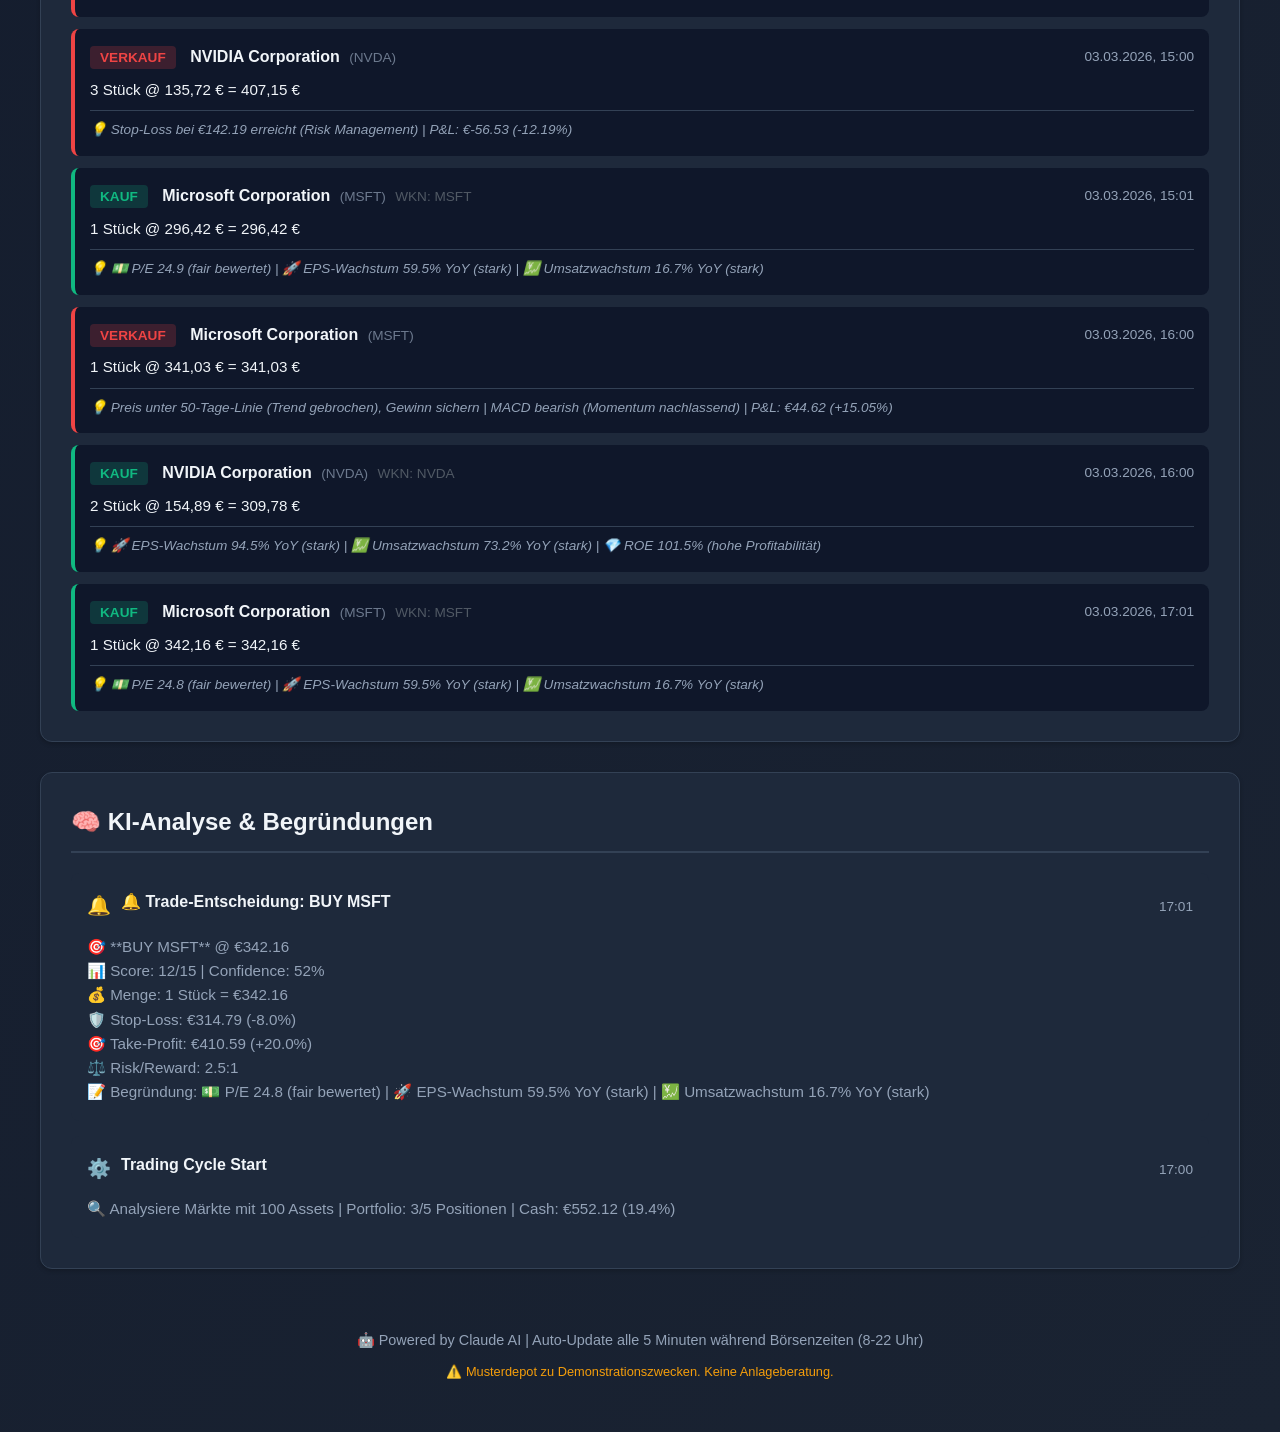
==== commit 3bbac162: "Add TradingView-style watchlist app Editable watchlists (multiple lists, sections, search, drag & dr" ====
--- a/index.html
+++ b/index.html
@@ -13,6 +13,7 @@
             <h1>🤖 Musterdepot KI Agent</h1>
             <p class="subtitle">Autonomes Trading-System | Startkapital: 3.000€</p>
             <div class="last-update" id="lastUpdate">Lädt Daten...</div>
+            <p><a href="watchlist/" style="color:inherit;font-weight:600">📈 Zur Watchlist →</a></p>
         </header>
 
         <div class="performance-overview">
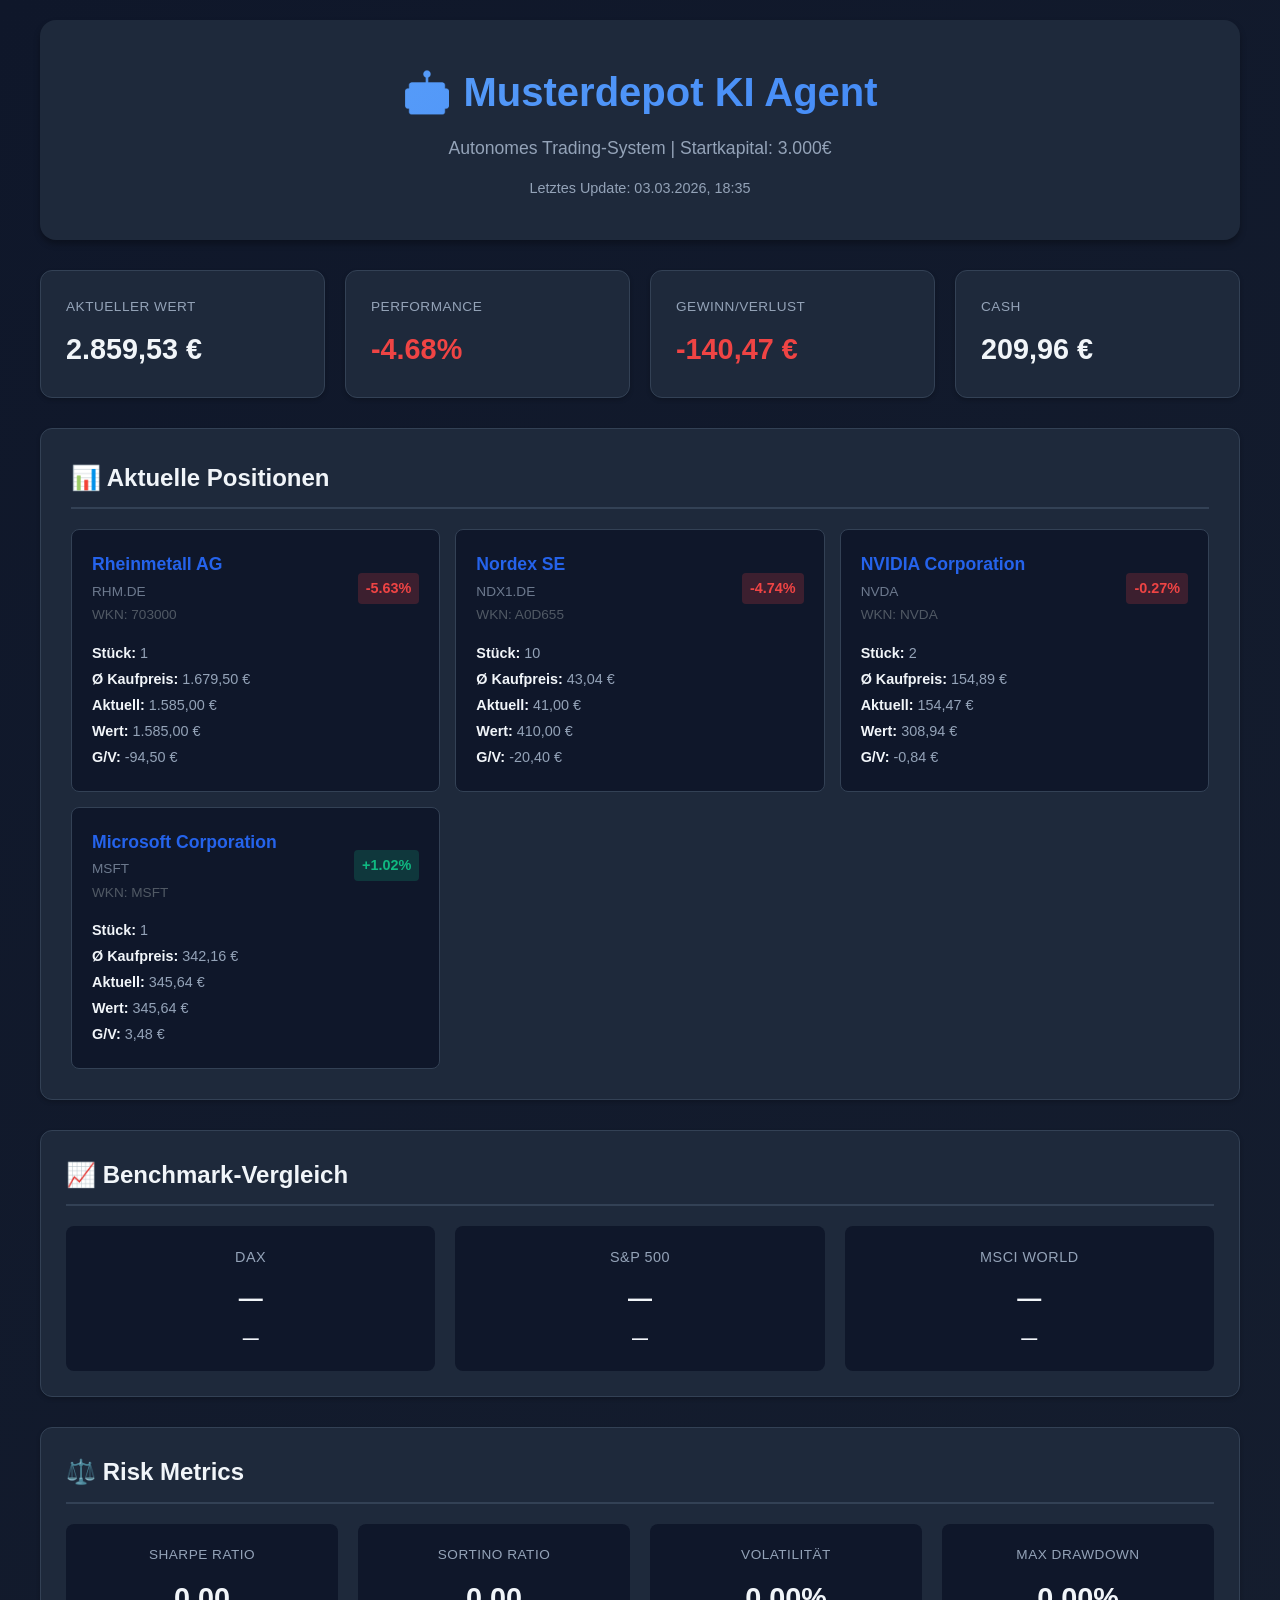
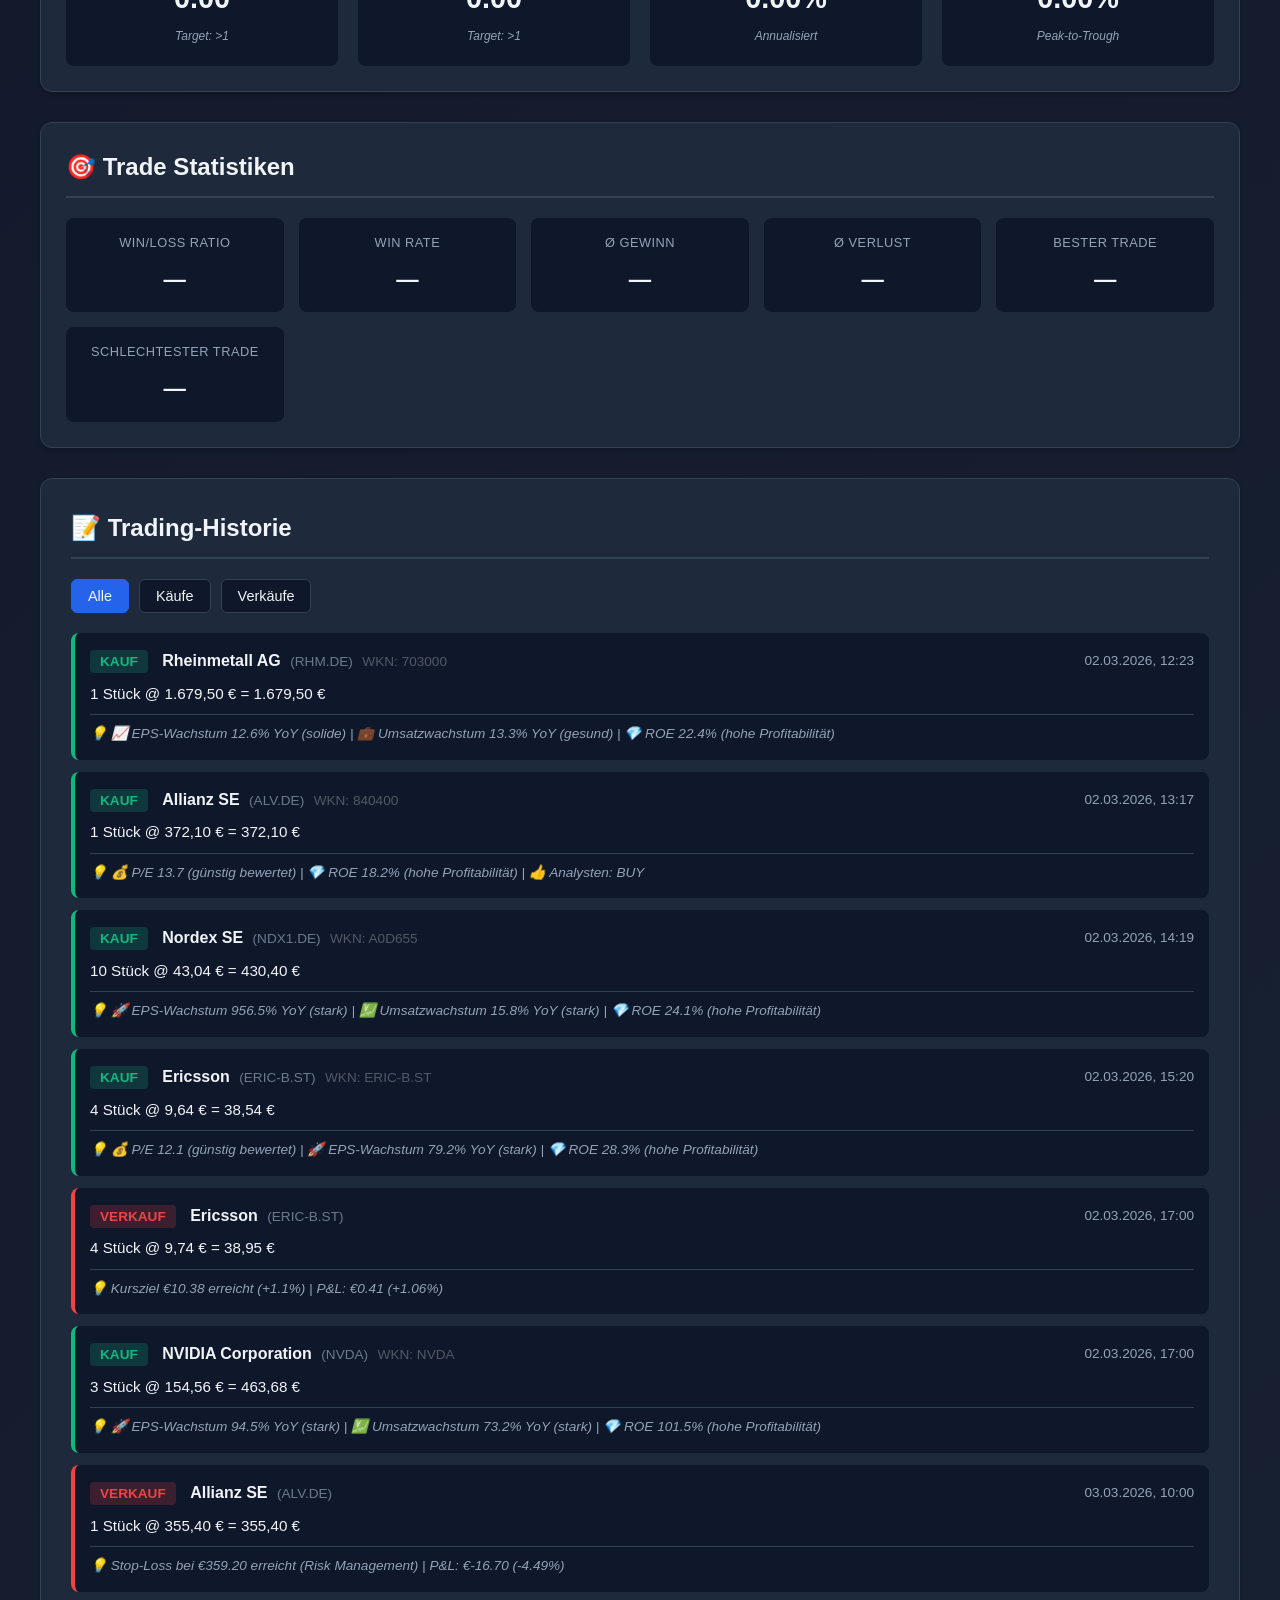
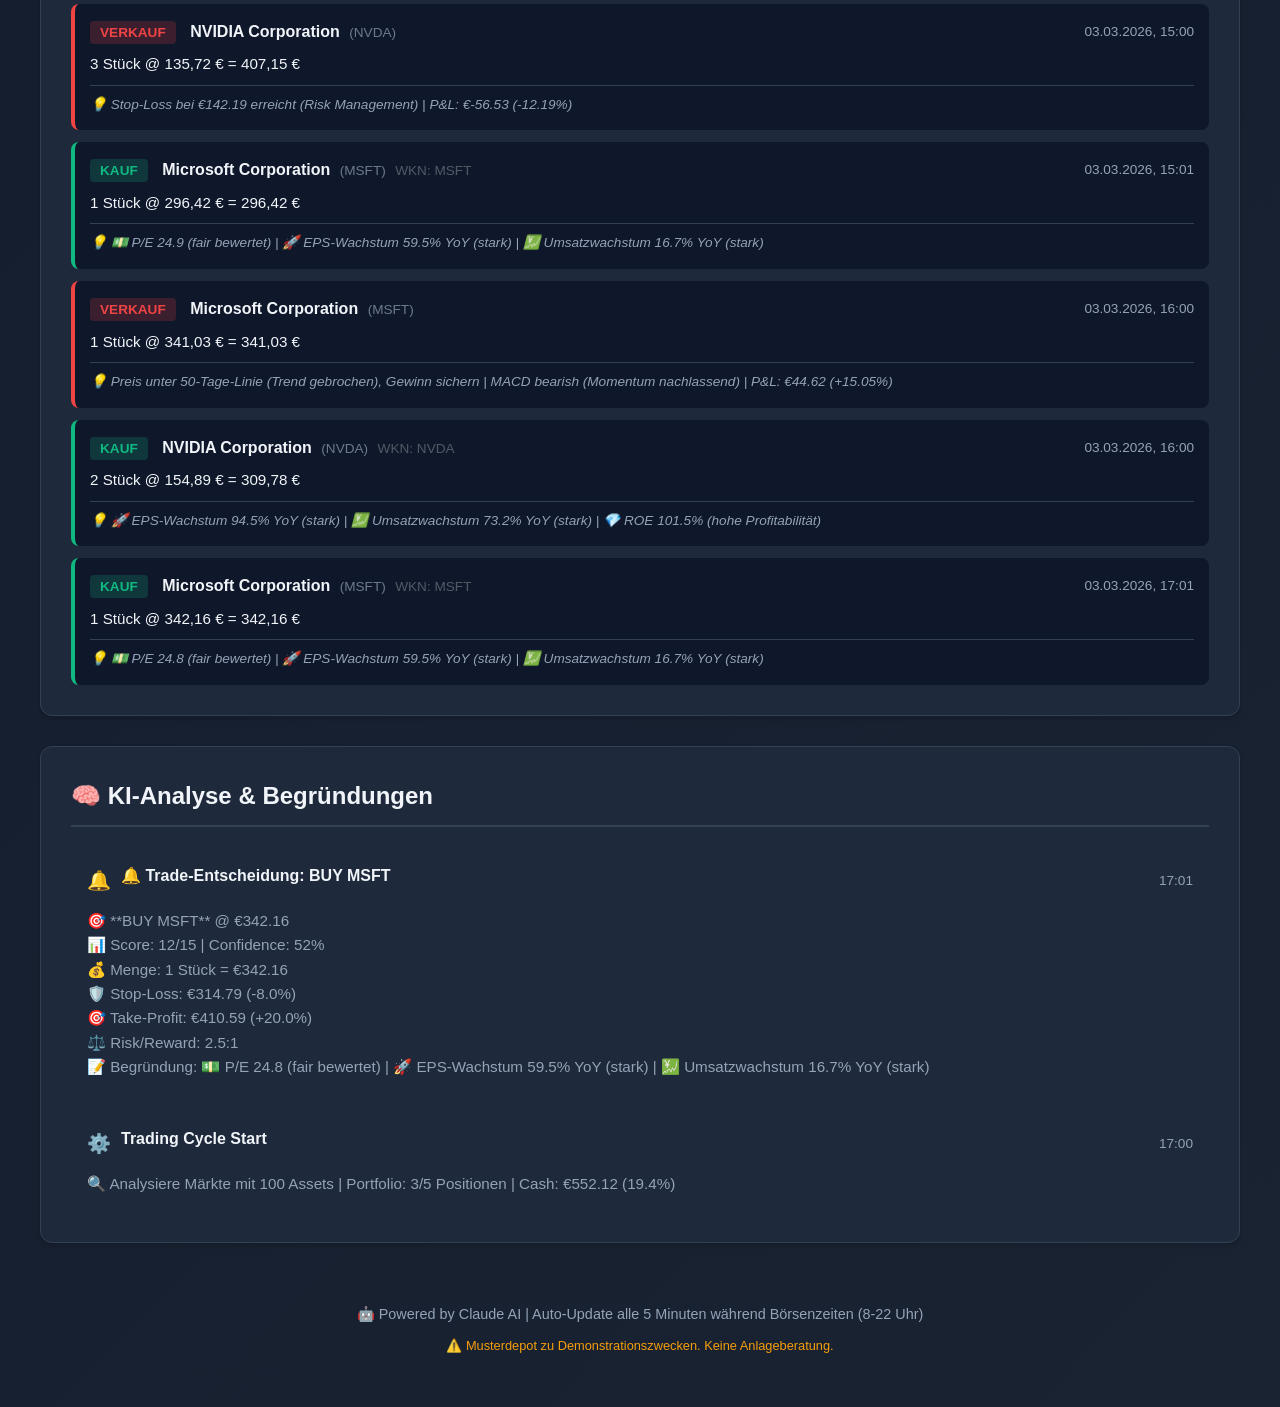
==== commit 79756445: "Remove watchlist app Removes the watchlist/ folder and the link/README section again, as requested. " ====
--- a/index.html
+++ b/index.html
@@ -13,7 +13,6 @@
             <h1>🤖 Musterdepot KI Agent</h1>
             <p class="subtitle">Autonomes Trading-System | Startkapital: 3.000€</p>
             <div class="last-update" id="lastUpdate">Lädt Daten...</div>
-            <p><a href="watchlist/" style="color:inherit;font-weight:600">📈 Zur Watchlist →</a></p>
         </header>
 
         <div class="performance-overview">
